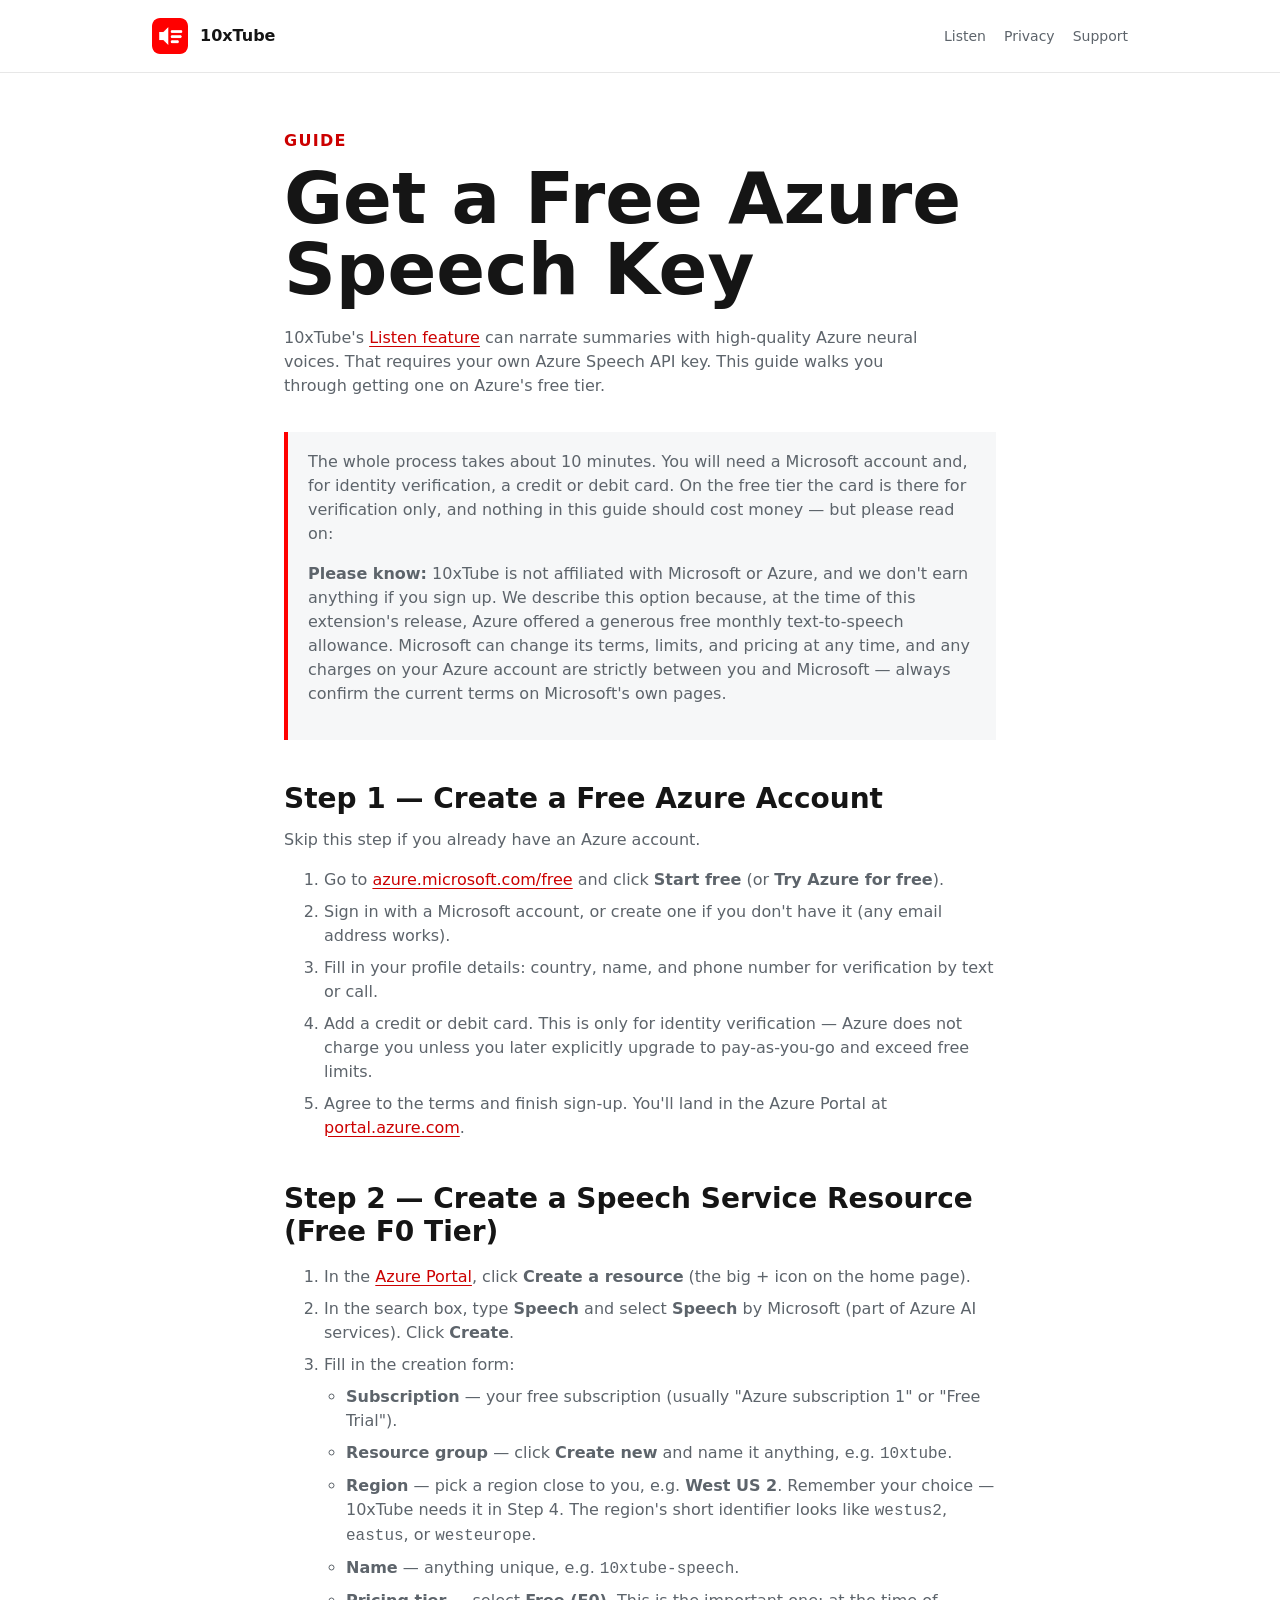
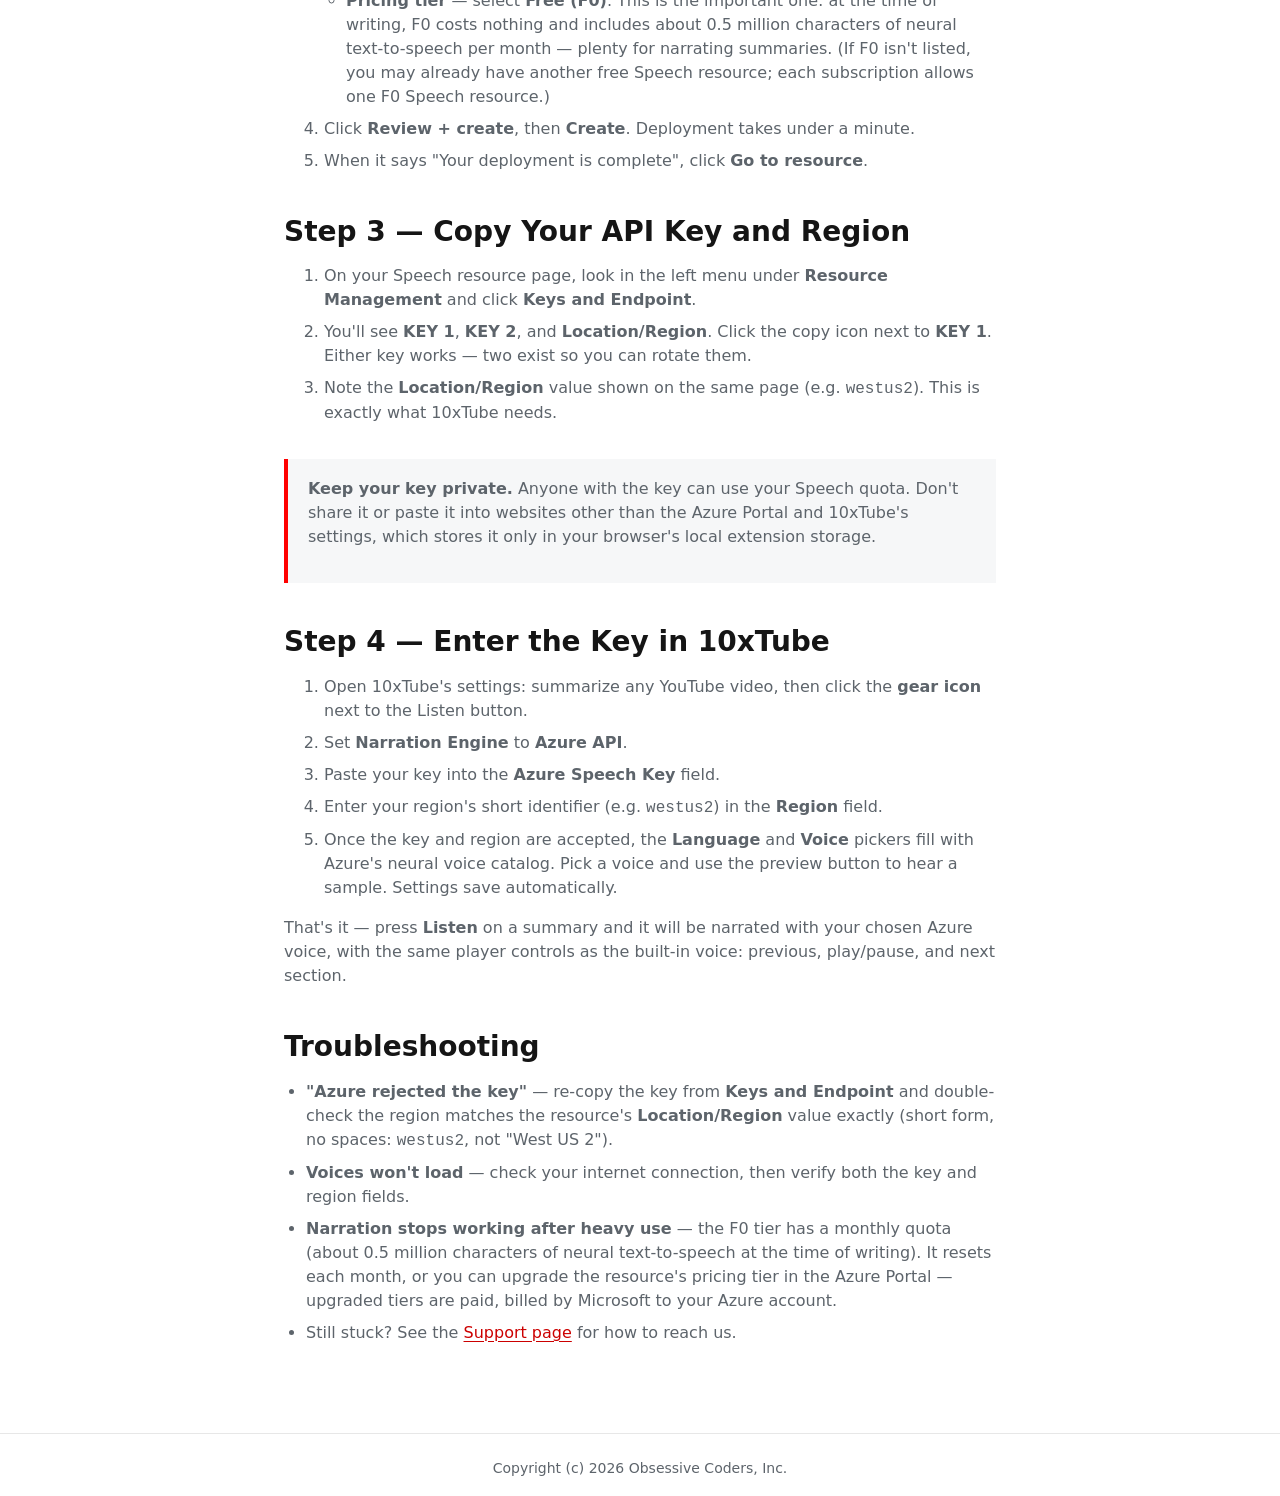
==== azure.html @ 3d4059fa "Add Listen and Azure key guides; refresh all pages for the narration player listen.html: nontechnica" ====
<!doctype html>
<html lang="en">
<head>
  <meta charset="utf-8">
  <meta name="viewport" content="width=device-width, initial-scale=1">
  <title>Get a Free Azure Speech Key — 10xTube</title>
  <meta name="description" content="Step-by-step guide to creating a free Azure account, creating a Speech service resource on the free F0 tier, and getting the API key for 10xTube's Listen feature.">
  <link rel="icon" href="assets/icon-128.png">
  <link rel="stylesheet" href="styles.css">
</head>
<body>
  <header class="site-header">
    <nav class="nav" aria-label="Main navigation">
      <a class="brand" href="./">
        <img src="assets/icon-128.png" alt="" width="36" height="36">
        <span>10xTube</span>
      </a>
      <div class="nav-links">
        <a href="./listen.html">Listen</a>
        <a href="./privacy.html">Privacy</a>
        <a href="./support.html">Support</a>
      </div>
    </nav>
  </header>

  <main class="content">
    <p class="eyebrow">Guide</p>
    <h1>Get a Free Azure Speech Key</h1>
    <p class="lead">10xTube's <a href="./listen.html">Listen feature</a> can narrate summaries with high-quality Azure neural voices. That requires your own Azure Speech API key. This guide walks you through getting one on Azure's free tier.</p>

    <div class="note">
      <p>The whole process takes about 10 minutes. You will need a Microsoft account and, for identity verification, a credit or debit card. On the free tier the card is there for verification only, and nothing in this guide should cost money — but please read on:</p>
      <p><strong>Please know:</strong> 10xTube is not affiliated with Microsoft or Azure, and we don't earn anything if you sign up. We describe this option because, at the time of this extension's release, Azure offered a generous free monthly text-to-speech allowance. Microsoft can change its terms, limits, and pricing at any time, and any charges on your Azure account are strictly between you and Microsoft — always confirm the current terms on Microsoft's own pages.</p>
    </div>

    <h2>Step 1 — Create a Free Azure Account</h2>
    <p>Skip this step if you already have an Azure account.</p>
    <ol>
      <li>Go to <a href="https://azure.microsoft.com/free" target="_blank" rel="noopener">azure.microsoft.com/free</a> and click <strong>Start free</strong> (or <strong>Try Azure for free</strong>).</li>
      <li>Sign in with a Microsoft account, or create one if you don't have it (any email address works).</li>
      <li>Fill in your profile details: country, name, and phone number for verification by text or call.</li>
      <li>Add a credit or debit card. This is only for identity verification — Azure does not charge you unless you later explicitly upgrade to pay-as-you-go and exceed free limits.</li>
      <li>Agree to the terms and finish sign-up. You'll land in the Azure Portal at <a href="https://portal.azure.com" target="_blank" rel="noopener">portal.azure.com</a>.</li>
    </ol>

    <h2>Step 2 — Create a Speech Service Resource (Free F0 Tier)</h2>
    <ol>
      <li>In the <a href="https://portal.azure.com" target="_blank" rel="noopener">Azure Portal</a>, click <strong>Create a resource</strong> (the big + icon on the home page).</li>
      <li>In the search box, type <strong>Speech</strong> and select <strong>Speech</strong> by Microsoft (part of Azure AI services). Click <strong>Create</strong>.</li>
      <li>Fill in the creation form:
        <ul>
          <li><strong>Subscription</strong> — your free subscription (usually "Azure subscription 1" or "Free Trial").</li>
          <li><strong>Resource group</strong> — click <strong>Create new</strong> and name it anything, e.g. <code>10xtube</code>.</li>
          <li><strong>Region</strong> — pick a region close to you, e.g. <strong>West US 2</strong>. Remember your choice — 10xTube needs it in Step 4. The region's short identifier looks like <code>westus2</code>, <code>eastus</code>, or <code>westeurope</code>.</li>
          <li><strong>Name</strong> — anything unique, e.g. <code>10xtube-speech</code>.</li>
          <li><strong>Pricing tier</strong> — select <strong>Free (F0)</strong>. This is the important one: at the time of writing, F0 costs nothing and includes about 0.5&nbsp;million characters of neural text-to-speech per month — plenty for narrating summaries. (If F0 isn't listed, you may already have another free Speech resource; each subscription allows one F0 Speech resource.)</li>
        </ul>
      </li>
      <li>Click <strong>Review + create</strong>, then <strong>Create</strong>. Deployment takes under a minute.</li>
      <li>When it says "Your deployment is complete", click <strong>Go to resource</strong>.</li>
    </ol>

    <h2>Step 3 — Copy Your API Key and Region</h2>
    <ol>
      <li>On your Speech resource page, look in the left menu under <strong>Resource Management</strong> and click <strong>Keys and Endpoint</strong>.</li>
      <li>You'll see <strong>KEY 1</strong>, <strong>KEY 2</strong>, and <strong>Location/Region</strong>. Click the copy icon next to <strong>KEY 1</strong>. Either key works — two exist so you can rotate them.</li>
      <li>Note the <strong>Location/Region</strong> value shown on the same page (e.g. <code>westus2</code>). This is exactly what 10xTube needs.</li>
    </ol>

    <div class="note">
      <p><strong>Keep your key private.</strong> Anyone with the key can use your Speech quota. Don't share it or paste it into websites other than the Azure Portal and 10xTube's settings, which stores it only in your browser's local extension storage.</p>
    </div>

    <h2>Step 4 — Enter the Key in 10xTube</h2>
    <ol>
      <li>Open 10xTube's settings: summarize any YouTube video, then click the <strong>gear icon</strong> next to the Listen button.</li>
      <li>Set <strong>Narration Engine</strong> to <strong>Azure API</strong>.</li>
      <li>Paste your key into the <strong>Azure Speech Key</strong> field.</li>
      <li>Enter your region's short identifier (e.g. <code>westus2</code>) in the <strong>Region</strong> field.</li>
      <li>Once the key and region are accepted, the <strong>Language</strong> and <strong>Voice</strong> pickers fill with Azure's neural voice catalog. Pick a voice and use the preview button to hear a sample. Settings save automatically.</li>
    </ol>
    <p>That's it — press <strong>Listen</strong> on a summary and it will be narrated with your chosen Azure voice, with the same player controls as the built-in voice: previous, play/pause, and next section.</p>

    <h2>Troubleshooting</h2>
    <ul>
      <li><strong>"Azure rejected the key"</strong> — re-copy the key from <strong>Keys and Endpoint</strong> and double-check the region matches the resource's <strong>Location/Region</strong> value exactly (short form, no spaces: <code>westus2</code>, not "West US 2").</li>
      <li><strong>Voices won't load</strong> — check your internet connection, then verify both the key and region fields.</li>
      <li><strong>Narration stops working after heavy use</strong> — the F0 tier has a monthly quota (about 0.5&nbsp;million characters of neural text-to-speech at the time of writing). It resets each month, or you can upgrade the resource's pricing tier in the Azure Portal — upgraded tiers are paid, billed by Microsoft to your Azure account.</li>
      <li>Still stuck? See the <a href="./support.html">Support page</a> for how to reach us.</li>
    </ul>
  </main>

  <footer class="site-footer">
    Copyright (c) 2026 Obsessive Coders, Inc.
  </footer>
</body>
</html>
---- styles.css ----
:root {
  color-scheme: light;
  --bg: #ffffff;
  --text: #151515;
  --muted: #5d646b;
  --line: #e7e7e7;
  --panel: #f6f7f8;
  --red: #ff0000;
  --red-dark: #cc0000;
}

* {
  box-sizing: border-box;
}

html {
  font-family: Inter, ui-sans-serif, system-ui, -apple-system, BlinkMacSystemFont, "Segoe UI", sans-serif;
  line-height: 1.5;
  background: var(--bg);
  color: var(--text);
}

body {
  margin: 0;
}

a {
  color: var(--red-dark);
  text-decoration-thickness: 1px;
  text-underline-offset: 3px;
}

.site-header {
  border-bottom: 1px solid var(--line);
  background: rgba(255, 255, 255, 0.96);
}

.nav {
  max-width: 1024px;
  margin: 0 auto;
  padding: 18px 24px;
  display: flex;
  align-items: center;
  justify-content: space-between;
  gap: 18px;
}

.brand {
  display: inline-flex;
  align-items: center;
  gap: 12px;
  color: var(--text);
  font-weight: 800;
  text-decoration: none;
}

.brand img {
  width: 36px;
  height: 36px;
  border-radius: 8px;
}

.nav-links {
  display: flex;
  gap: 18px;
  flex-wrap: wrap;
  font-size: 14px;
}

.nav-links a {
  color: var(--muted);
  text-decoration: none;
}

.nav-links a:hover {
  color: var(--text);
}

main {
  max-width: 1024px;
  margin: 0 auto;
  padding: 56px 24px 72px;
}

.hero {
  display: grid;
  grid-template-columns: minmax(0, 1fr) minmax(320px, 440px);
  align-items: center;
  gap: 44px;
}

.eyebrow {
  margin: 0 0 10px;
  color: var(--red-dark);
  font-size: 13px;
  font-weight: 800;
  letter-spacing: 0.08em;
  text-transform: uppercase;
}

h1 {
  margin: 0;
  max-width: 680px;
  font-size: clamp(42px, 7vw, 72px);
  line-height: 0.98;
  letter-spacing: 0;
}

h2 {
  margin: 42px 0 12px;
  font-size: 28px;
  line-height: 1.2;
}

h3 {
  margin: 28px 0 8px;
  font-size: 18px;
}

p {
  margin: 0 0 16px;
  color: var(--muted);
  font-size: 18px;
}

.lead {
  max-width: 640px;
  margin-top: 22px;
  font-size: 21px;
}

.promo {
  width: 100%;
  height: auto;
  border-radius: 8px;
  box-shadow: 0 18px 60px rgba(0, 0, 0, 0.16);
}

.actions {
  display: flex;
  flex-wrap: wrap;
  gap: 12px;
  margin-top: 28px;
}

.button {
  display: inline-flex;
  align-items: center;
  justify-content: center;
  min-height: 44px;
  padding: 0 18px;
  border-radius: 6px;
  font-weight: 800;
  text-decoration: none;
}

.button.primary {
  background: var(--red);
  color: #ffffff;
}

.button.secondary {
  border: 1px solid var(--line);
  color: var(--text);
  background: #ffffff;
}

.grid {
  display: grid;
  grid-template-columns: repeat(3, minmax(0, 1fr));
  gap: 16px;
  margin-top: 26px;
}

.panel {
  padding: 22px;
  border: 1px solid var(--line);
  border-radius: 8px;
  background: var(--panel);
}

.panel p,
.content p,
.content li {
  font-size: 16px;
}

.content {
  max-width: 760px;
}

ul {
  padding-left: 22px;
}

li {
  margin: 8px 0;
  color: var(--muted);
}

.note {
  margin-top: 34px;
  padding: 18px 20px;
  border-left: 4px solid var(--red);
  background: var(--panel);
}

.site-footer {
  border-top: 1px solid var(--line);
  padding: 24px;
  color: var(--muted);
  font-size: 14px;
  text-align: center;
}

@media (max-width: 780px) {
  .hero,
  .grid {
    grid-template-columns: 1fr;
  }

  .nav {
    align-items: flex-start;
    flex-direction: column;
  }
}
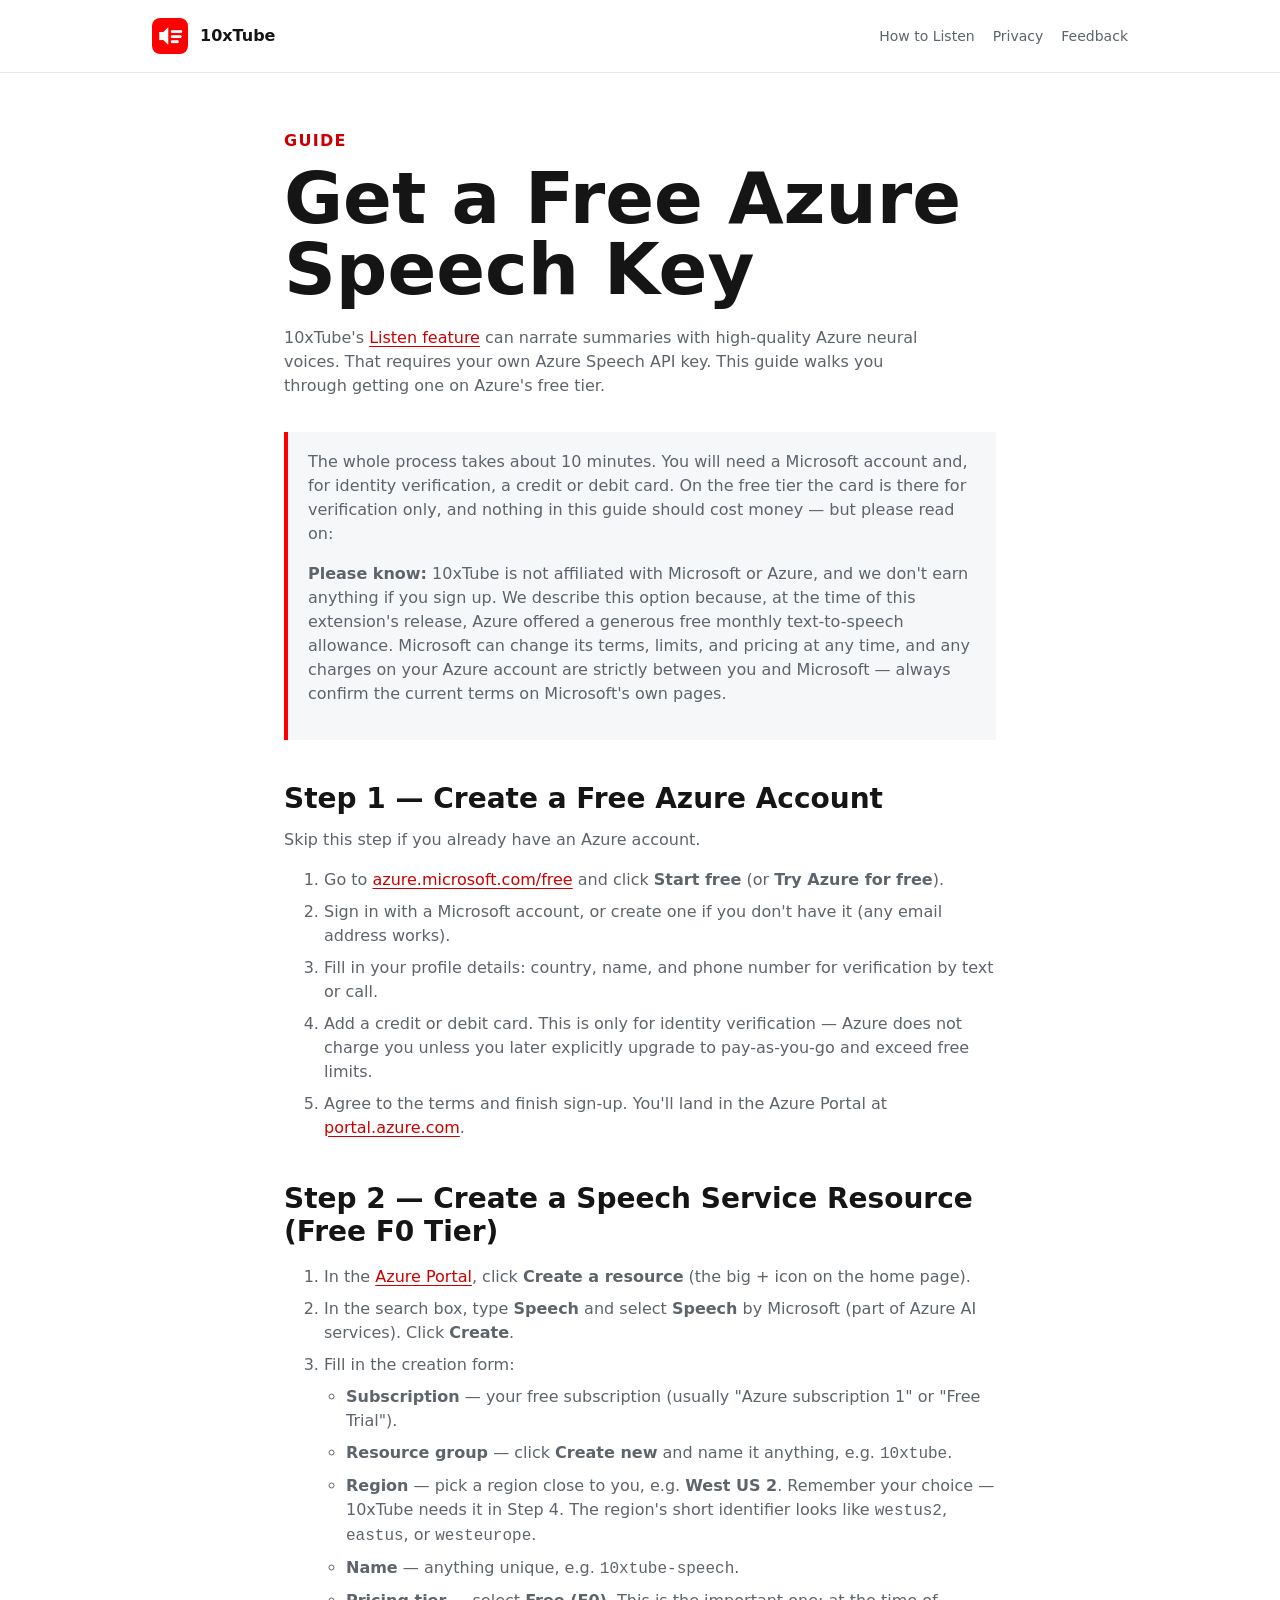
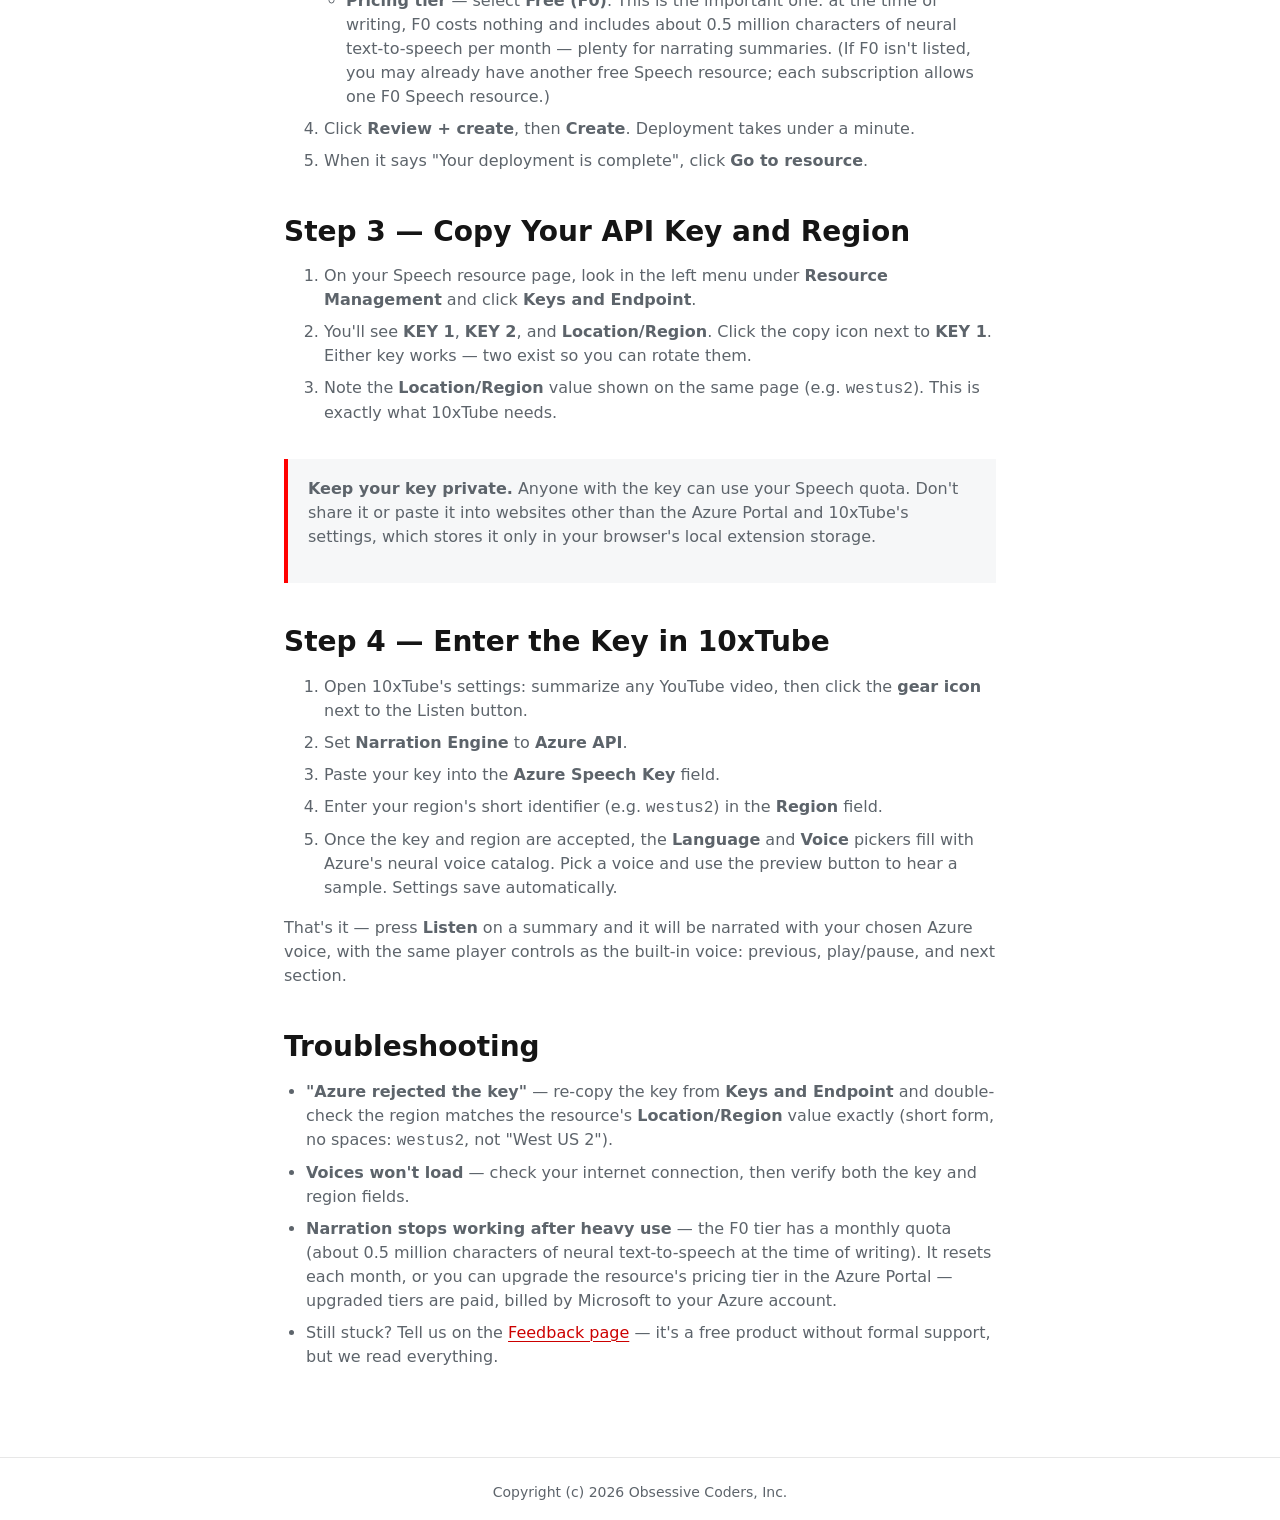
==== commit a279c841: "Rename Support to Feedback & Suggestions; add Listen screenshots 10xTube is a free product without a" ====
--- a/azure.html
+++ b/azure.html
@@ -16,9 +16,9 @@
         <span>10xTube</span>
       </a>
       <div class="nav-links">
-        <a href="./listen.html">Listen</a>
+        <a href="./listen.html">How to Listen</a>
         <a href="./privacy.html">Privacy</a>
-        <a href="./support.html">Support</a>
+        <a href="./feedback.html">Feedback</a>
       </div>
     </nav>
   </header>
@@ -86,7 +86,7 @@
       <li><strong>"Azure rejected the key"</strong> — re-copy the key from <strong>Keys and Endpoint</strong> and double-check the region matches the resource's <strong>Location/Region</strong> value exactly (short form, no spaces: <code>westus2</code>, not "West US 2").</li>
       <li><strong>Voices won't load</strong> — check your internet connection, then verify both the key and region fields.</li>
       <li><strong>Narration stops working after heavy use</strong> — the F0 tier has a monthly quota (about 0.5&nbsp;million characters of neural text-to-speech at the time of writing). It resets each month, or you can upgrade the resource's pricing tier in the Azure Portal — upgraded tiers are paid, billed by Microsoft to your Azure account.</li>
-      <li>Still stuck? See the <a href="./support.html">Support page</a> for how to reach us.</li>
+      <li>Still stuck? Tell us on the <a href="./feedback.html">Feedback page</a> — it's a free product without formal support, but we read everything.</li>
     </ul>
   </main>
 
--- a/styles.css
+++ b/styles.css
@@ -224,3 +224,21 @@
     flex-direction: column;
   }
 }
+
+/* Guide screenshots */
+figure.screenshot {
+  margin: 20px 0 28px;
+}
+figure.screenshot img {
+  display: block;
+  max-width: min(420px, 100%);
+  height: auto;
+  border: 1px solid rgba(0, 0, 0, 0.12);
+  border-radius: 12px;
+  box-shadow: 0 8px 22px rgba(0, 0, 0, 0.08);
+}
+figure.screenshot figcaption {
+  margin-top: 8px;
+  font-size: 0.85rem;
+  color: #5f6368;
+}
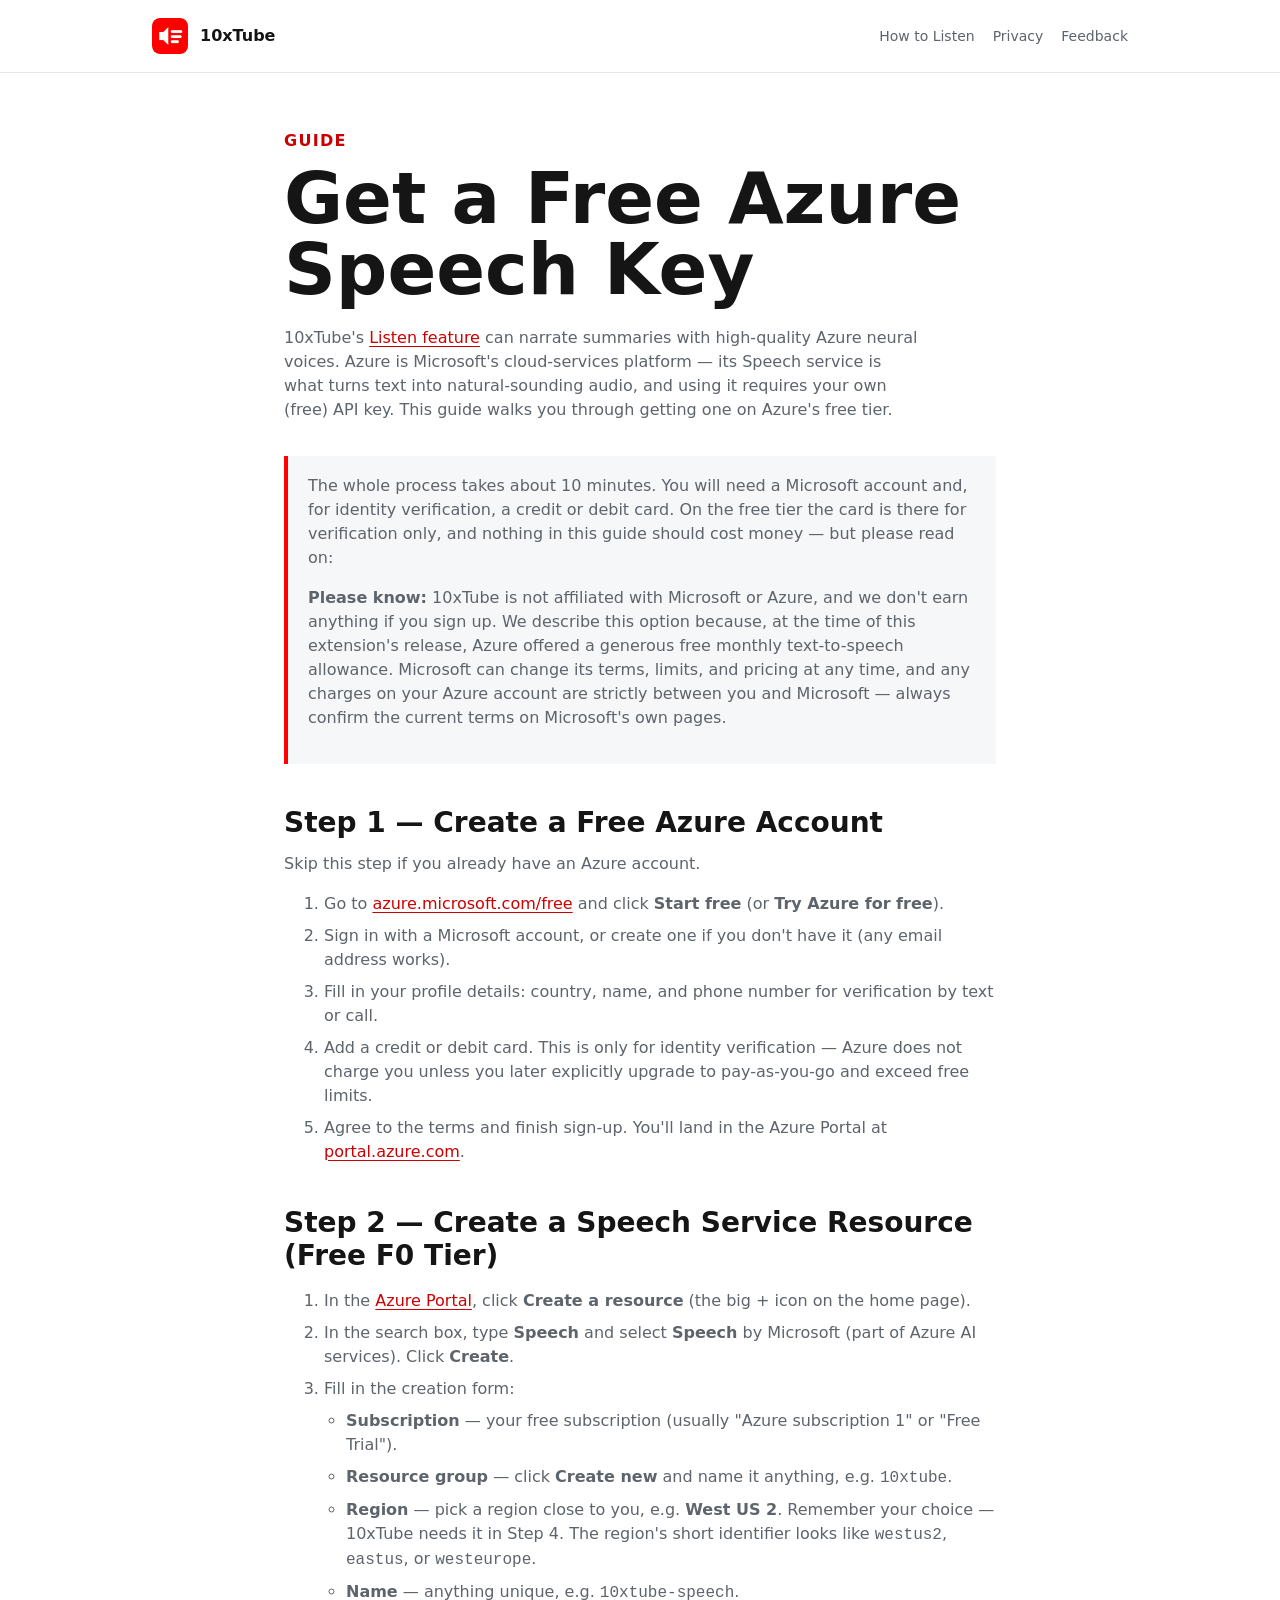
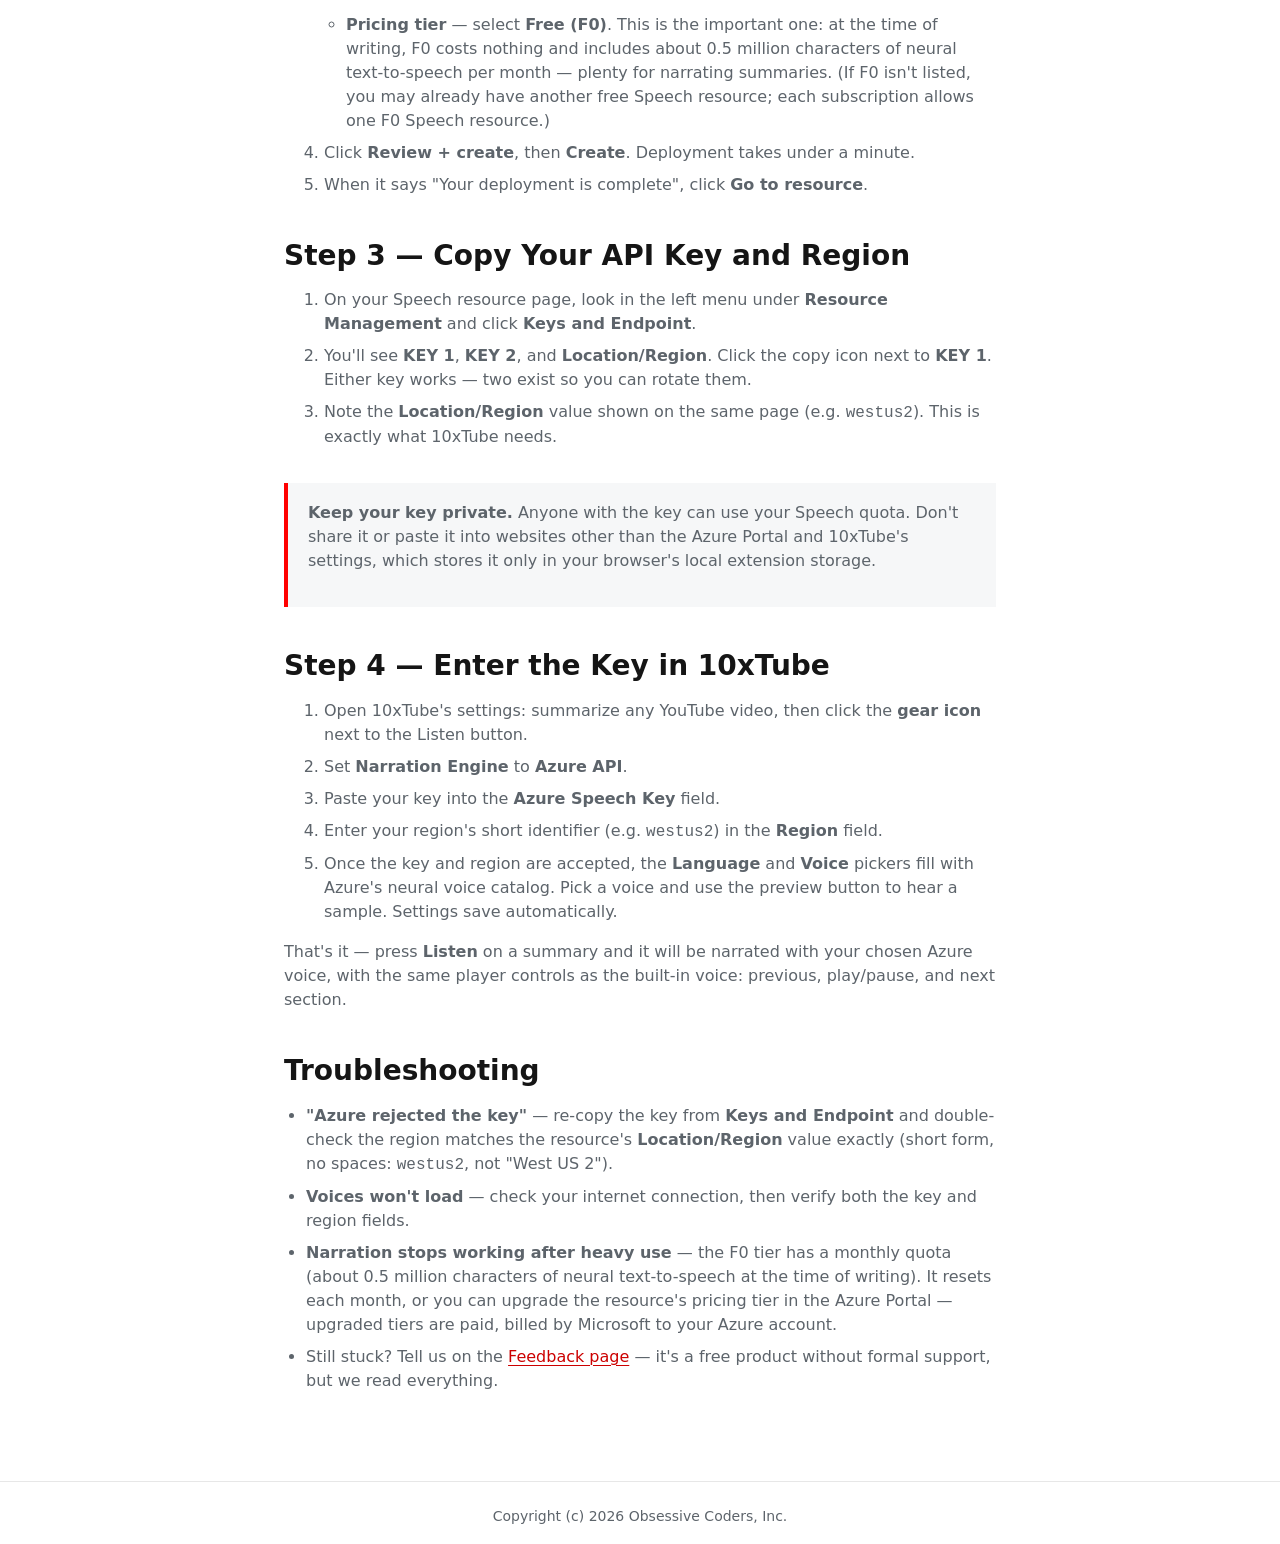
==== commit d3c82407: "Spanish settings screenshot; Feedback identity; Azure explained as Microsoft cloud Replace the setti" ====
--- a/azure.html
+++ b/azure.html
@@ -26,7 +26,7 @@
   <main class="content">
     <p class="eyebrow">Guide</p>
     <h1>Get a Free Azure Speech Key</h1>
-    <p class="lead">10xTube's <a href="./listen.html">Listen feature</a> can narrate summaries with high-quality Azure neural voices. That requires your own Azure Speech API key. This guide walks you through getting one on Azure's free tier.</p>
+    <p class="lead">10xTube's <a href="./listen.html">Listen feature</a> can narrate summaries with high-quality Azure neural voices. Azure is Microsoft's cloud-services platform — its Speech service is what turns text into natural-sounding audio, and using it requires your own (free) API key. This guide walks you through getting one on Azure's free tier.</p>
 
     <div class="note">
       <p>The whole process takes about 10 minutes. You will need a Microsoft account and, for identity verification, a credit or debit card. On the free tier the card is there for verification only, and nothing in this guide should cost money — but please read on:</p>
